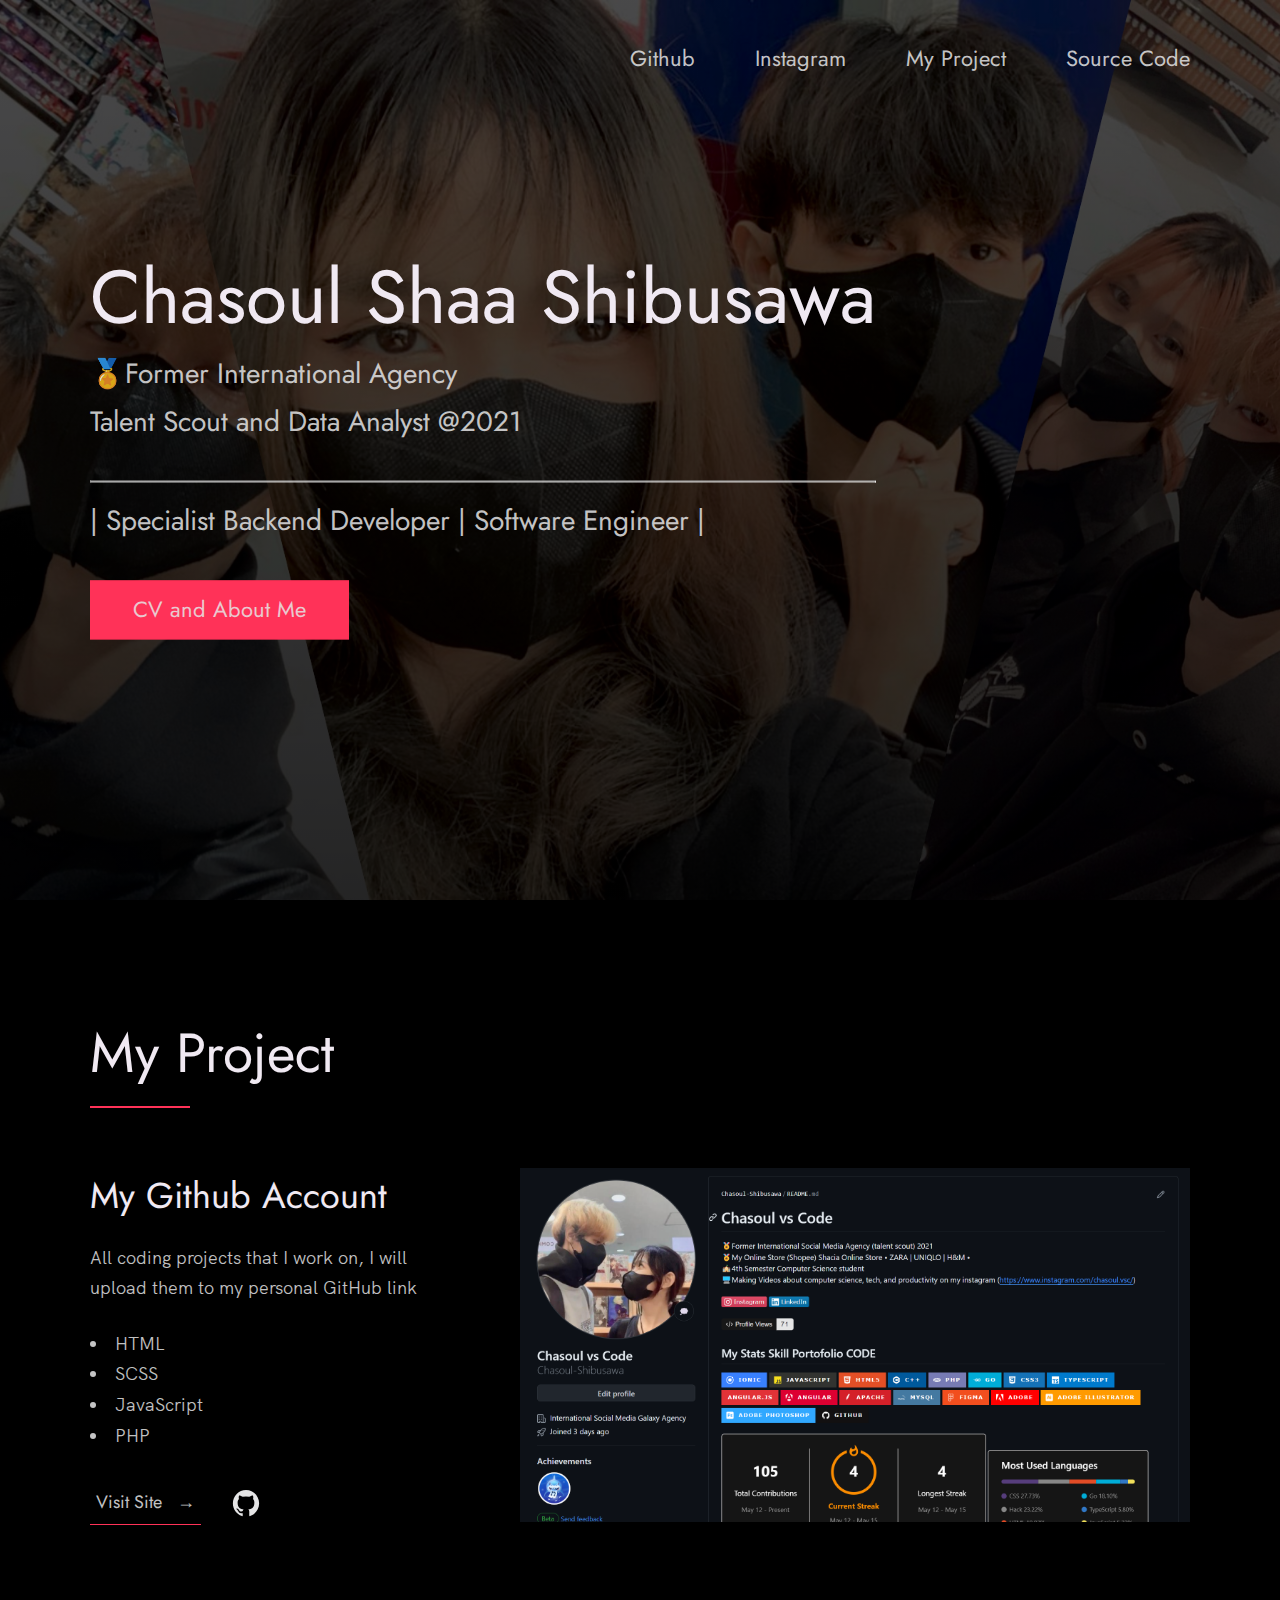
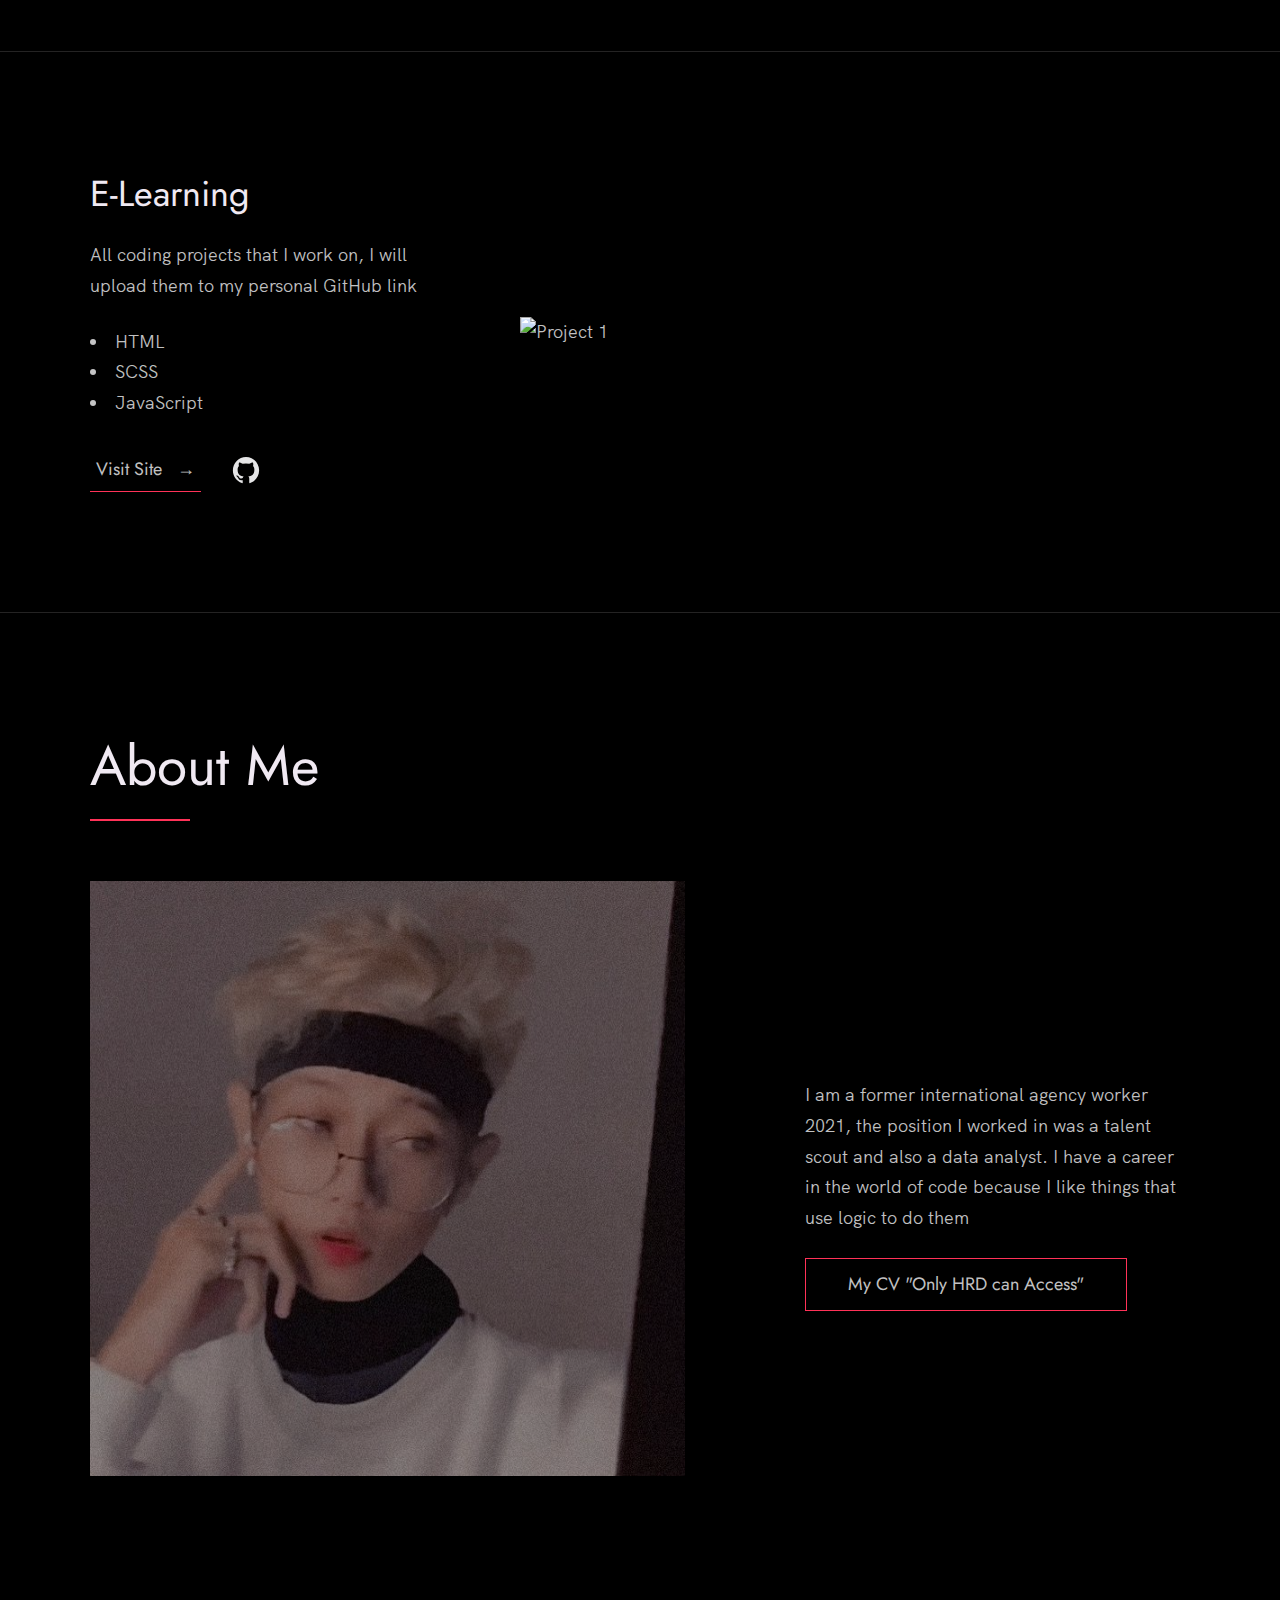
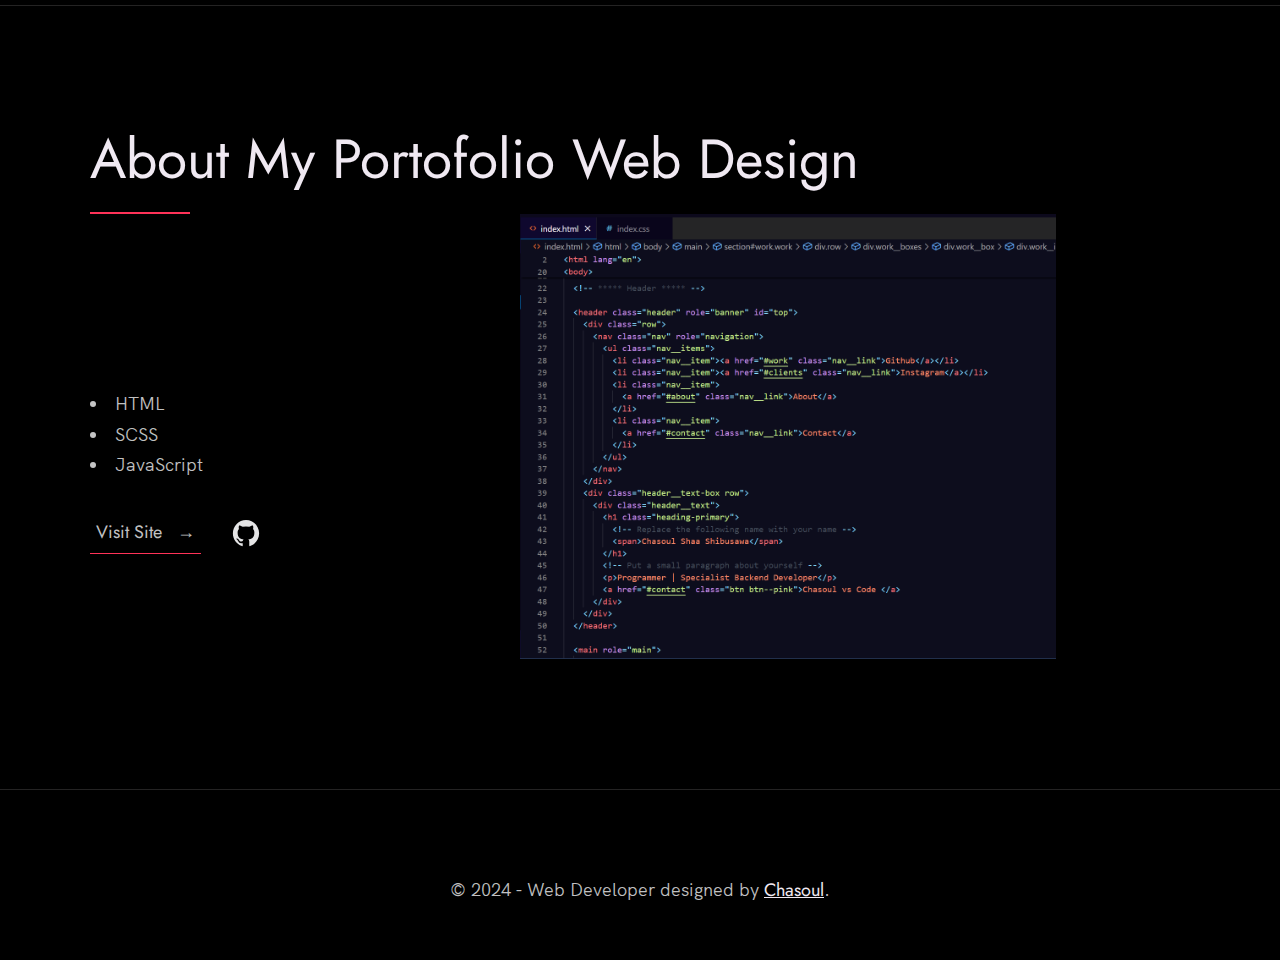
==== dashboard.html @ ba170bac "Add files via upload" ====
<!DOCTYPE html>
<html lang="en">

<head>
  <meta charset="UTF-8" />
  <meta name="viewport" content="width=device-width, initial-scale=1.0" />
  <link rel="shortcut icon" type="" href="" />

  <!-- Put your site title here -->
  <title>
    Chasoul vs Code | Web Developer
  </title>

  <meta name="description" content="Add small description of yourslef.">
  <!-- Add some coding keywords below, Ex: (React, CSS etc) -->
  <meta name="keywords" content="Put your name, skills and some coding keywords" />
  <link rel="stylesheet" href="dashboard.css" />
</head>

<body>

  <!-- ***** Header ***** -->

  <header class="header" role="banner" id="top">
    <div class="row">
      <nav class="nav" role="navigation">
        <ul class="nav__items">
          <li class="nav__item"><a href="https://github.com/Chasoul-Shibusawa" class="nav__link">Github</a></li>
          <li class="nav__item"><a href="https://www.instagram.com/chasoul.vsc/" class="nav__link">Instagram</a></li>
          <li class="nav__item">
            <a href="#work" class="nav__link">My Project</a>
          </li>
          <li class="nav__item">
            <a href="#contact" class="nav__link">Source Code</a>
          </li>
        </ul>
      </nav>
    </div>
    <div class="header__text-box row">
      <div class="header__text">
        <h1 class="heading-primary">
          <!-- Replace the following name with your name -->
          <span>Chasoul Shaa Shibusawa</span>
        </h1>
        <!-- Put a small paragraph about yourself -->
        <p>🏅Former International Agency <br> Talent Scout and Data Analyst @2021</p> 
        <hr>
        <p> | Specialist Backend Developer | Software Engineer | </p>
        <a id="validationButton" class="btn btn--pink" href="#about">CV and About Me</a>
           </div>
    </div>
    <!-- <img src="images/wp4.jpg" alt="Header Image" class="header__image" style="opacity: 40%;"> -->
  </header>

  <main role="main">

    <!-- ***** Work ***** -->

    <section class="work" id="work">
      <div class="row">
        <h2>My Project</h2>
        <div class="work__boxes">

          <!-- Each div with the work__box class is a project. -->

          <div class="work__box">
            <div class="work__text">
              <h3>My Github Account</h3>
              <p>
                All coding projects that I work on, I will upload them to my personal GitHub link
              </p>
              <ul class="work__list">
                <li>HTML</li>
                <li>SCSS</li>
                <li>JavaScript</li>
                <li>PHP</li>
              </ul>

              <div class="work__links">
                <a href="https://github.com/Chasoul-Shibusawa" target="_blank" class="link__text">
                  Visit Site <span>&rarr;</span>
                </a>
                <a href="https://github.com/Chasoul-Shibusawa" title="View Source Code" target="_blank">
                  <img src="./images/github.svg" class="work__code" alt="GitHub">
                </a>
              </div>
            </div>
            <div class="work__image-box">
              <img src="./images/MyGithub.png" class="work__image" alt="Project 1" />
            </div>
          </div>
    </section>

    <!-- My Project E-Learning -->
    <section class="work" id="work">
      <div class="row">
       
        <div class="work__boxes">

          <!-- Each div with the work__box class is a project. -->

          <div class="work__box">
            <div class="work__text">
              <h3>E-Learning</h3>
              <p>
                All coding projects that I work on, I will upload them to my personal GitHub link
              </p>
              <ul class="work__list">
                <li>HTML</li>
                <li>SCSS</li>
                <li>JavaScript</li>
              </ul>

              <div class="work__links">
                <a href="https://github.com/Chasoul-Shibusawa" target="_blank" class="link__text">
                  Visit Site <span>&rarr;</span>
                </a>
                <a href="https://github.com/Chasoul-Shibusawa" title="View Source Code" target="_blank">
                  <img src="./images/github.svg" class="work__code" alt="GitHub">
                </a>
              </div>
            </div>
            <div class="work__image-box">
              <img src="" class="work__image" alt="Project 1" />
            </div>
          </div>
    </section>

    <!-- ***** About ***** -->

    <section class="about" id="about">
      <div class="row">
        <h2>About Me</h2>
        <div class="about__content">
          <div class="about__text">
            <!-- Replace the below paragraph with info about yourself -->
            <p>
              I am a former international agency worker 2021, the position I worked in was a talent scout and also a data analyst.
               I have a career in the world of code because I like things that use logic to do them
            </p>
            <!-- Provide a link to your resume -->
            <a target="_blank" class="btn" onclick="enterPassword()"> My CV "Only HRD can Access"</a>
          </div>

          <div class="about__photo-container" style="opacity: 60%;">
            <!-- Add a nice photo of yourself -->
            <img class="about__photo" src="./images/myphoto.jpg" />
          </div>
        </div>
      </div>
    </section>

    <script>
      function enterPassword() {
          var password = prompt("Enter the password:");
          if (password === "1858") {
              window.open("cv.html", "_blank");
          } else {
              alert("You are not access my website");
              window.location.href = "#about";
          }
      }
  </script>
  </main>

  <!-- ***** Contact ***** -->

  <section class="contact" id="contact">
    <div class="row">
      <h2>About My Portofolio Web Design</h2>
      
        <div class="work__box">
          <div class="work__text">
            <ul class="work__list" >
              <li>HTML</li>
              <li>SCSS</li>
              <li>JavaScript</li>
            </ul>

            <div class="work__links">
              <a href="https://github.com/Chasoul-Shibusawa" target="_blank" class="link__text">
                Visit Site <span>&rarr;</span>
              </a>
              <a href="https://github.com/Chasoul-Shibusawa" title="View Source Code" target="_blank">
                <img src="./images/github.svg" class="work__code" alt="GitHub">
              </a>
            </div>
          </div>
          <div class="work__image-box">
            <img src="./images/codeporto.png" class="work__image" alt="Project 1" style="width: 80%; margin-top: -60px;"/>
          </div>
        </div>

        <!-- Replace the email with yours -->
    
      </div>
    </div>
  </section>

  <!-- ***** Footer ***** -->

  <footer role="contentinfo" class="footer">
   
      <!-- If you give me some credit by keeping the below paragraph, will be huge for me 😊 Thanks. -->
      <p>
        &copy; 2024 - Web Developer designed by <a href="index.html" class="link">Chasoul</a>.
      </p>
    </div>
  </footer>

  <a href="#top" class="back-to-top" title="Back to Top">
    <img src="./images/arrow-up.svg" alt="Back to Top" class="back-to-top__image"/>
  </a>
  <script src="./index.js"></script>
</body>

</html>
---- dashboard.css ----
/* --------------------------------------- */
/* ----- Basic Setup ----- */
/* --------------------------------------- */

@font-face {
    font-family: 'Hk Grotesk';
    font-style: normal;
    font-weight: 400;
    src: url('./fonts/HKGrotesk-Regular.woff') format('woff');
}

@font-face {
    font-family: 'Jost';
    font-style: normal;
    font-weight: 400;
    src: url('./fonts/Jost-Regular.ttf') format('woff');
}

* {
    margin: 0;
    padding: 0;
    box-sizing: inherit;
}

:root {
    --font-size-small: 1.8rem;
    --font-size-normal: 2.2rem;
    --font-size-medium: 2.8rem;
    --font-size-medium-1: 3.6rem;
    --font-size-large: 5.5rem;
    --font-size-huge: 7.5rem;
    --font-stack: 'Hk Grotesk', sans-serif;

    --line-height-normal: 1.7;
    --line-height-small: 1.2;

    --black: #000;
    --pink: #ff3258;
    --white: #f0e9f2;
    --white-1: #e5e5e6da;


    --container-max-width: 1180px;
    --container-normal-width: 800px;
    --container-medium-width: 700px; 
    --container-small-width: 500px;

    --gutter-huge: 12rem;
    --gutter-medium: 6rem;
    --gutter-normal: 3rem;
    --gutter-small-1: 2.5rem;
    --gutter-small: 2rem;

    --border-light: 1px solid rgb(36, 35, 35);
}

html {
    font-size: 62.5%; /* (16/10)*100 = 62.5% => 1rem = 10px */
    box-sizing: border-box;
    scroll-behavior: smooth;
}

@media(max-width: 1000px) {
    html {
        font-size: 52%;
    }
}

body {
    font-size: var(--font-size-small);
    font-family: var(--font-stack);
    font-weight: 400;
    color: var(--white-1);
    line-height: var(--line-height-normal);
    background: var(--black);
}


.row {
    max-width: var(--container-max-width);
    margin: 0 auto;
}

@media(max-width: 1340px) {
    .row {
        max-width: 1100px;
    }
}

@media(max-width: 1240px) {
    .row {
        padding: 0 var(--gutter-medium);
    }
}

@media(max-width: 600px) {
    .row {
        padding: 0 var(--gutter-normal);
    }
}

@media(max-width: 600px) {
    .row {
        padding: 0 var(--gutter-small);
    }
}

section {
    padding: var(--gutter-huge) 0;
    border-bottom: var(--border-light);
}

img {
    object-fit: contain;
    max-width: 100%;
}

/* --------------------------------------- */
/* ----- Headlines and Paragraphs ----- */
/* --------------------------------------- */

h1,
h2,
h3 {
    font-family: 'Jost', sans-serif;
    font-weight: 400;
    line-height: var(--line-height-small);
    color: var(--white);
}

.heading-primary {
    line-height: 1;
    font-size: var(--font-size-huge);
    font-weight: 400;
}

@media(max-width: 900px) {
    .heading-primary {
        font-size: 6.5rem;
    }
}

h2 {
    font-size: var(--font-size-large);
    margin-bottom: var(--gutter-medium);
}

h2::after {
    content: '';
    display: block;
    height: 2px;
    width: 10rem;
    background: var(--pink);
    margin: var(--gutter-small) 0;
}

h3 {
    font-size: var(--font-size-medium-1);
    margin-bottom: var(--gutter-small);
}

@media(max-width: 500px) {
    .heading-primary {
        font-size: var(--font-size-large);
    }

    h2 {
        font-size: var(--font-size-medium-1);
    }

    h3 {
        font-size: var(--font-size-medium);
    }
}

p {
    margin: var(--gutter-small-1) 0;
}

@media(max-width: 900px) {
    p { 
        max-width: var(--container-small-width);
    }
}

/* --------------------------------------- */
/* ----- Buttons and Links ----- */
/* --------------------------------------- */

a {
    color: var(--white);
    font-weight: 400;
    font-family: 'Jost', sans-serif;
    transition: all .2s;
    outline: 2px solid transparent;
}

::-moz-focus-inner {
    border: 0;
}

button:focus,
a:focus {
    outline: 2px solid var(--pink);
}

body:not(.user-is-tabbing) button:focus,
body:not(.user-is-tabbing) a:focus {
    outline: none;
}

.link:hover {
    color: var(--pink);
}

.btn {
    position: relative;
    display: inline-block;
    padding: 1rem 4.2rem;
    text-decoration: none;
    color: inherit;
    border: 1px solid  var(--pink);
    font-weight: 400;
}

.btn:focus {
    outline: none;
}

.btn::after {
    content: '';
    display: block;
    position: absolute;
    top: 0;
    left: 0;
    right: 100%;
    background: var(--white);
    height: 100%;
    z-index: -1;
    transition: all 0.2s cubic-bezier(1, 0.68, 0.16, 0.9);
}

.btn:hover::after,
.btn:focus::after {
    right: 0;
    background: var(--pink);
}

.btn--pink {
    background: var(--pink);
    transition: all 0.2s;
}

.btn--pink::after {
    display: none;
}

.btn--pink:hover,
.btn--pink:focus {
    background: transparent;
}

.link__text {
    position: relative;
    display: inline-block;
    padding: .6rem;
    color: inherit;
    text-decoration: none;
    border-bottom: 1px solid var(--pink);
}

.link__text::after {
    content: '';
    display: block;
    position: absolute;
    top: 0;
    left: 0;
    right: 100%;
    background: var(--white);
    height: 100%;
    z-index: -1;
    transition: all 0.2s cubic-bezier(1, 0.68, 0.16, 0.9);
}

.link__text:focus {
    outline: none;
}

.link__text:hover::after,
.link__text:focus:after {
    right: 0;
    background: var(--pink);
}

.link__text span {
    padding-left: 1rem;
    font-family: sans-serif;
}

/* ----- Back to Top ----- */

.back-to-top {
    position: fixed;
    bottom: 4rem;
    right: 4rem;
    display: flex;
    justify-content: center;
    align-items: center;
    height: 5.5rem;
    width: 5.5rem;
    background-color: var(--pink);
    border-radius: 50%;
    z-index: 10;
    visibility: hidden;
    transition: all .4s;
}

.back-to-top__image {
    height: 70%;
}

@media(max-width: 900px) {
    .back-to-top {
        right: 2rem;
    }
}

@media(max-width: 500px) {
    .back-to-top {
        right: 1rem;
    }
}

/* --------------------------------------- */
/* ----- Navigation ----- */
/* --------------------------------------- */

.nav {
    display: flex;
    justify-content: flex-end;
    padding: var(--gutter-normal) 0;
}

.nav__items {
    display: flex;
    list-style: none;
}

.nav__item:not(:last-child) {
    margin-right: var(--gutter-medium);
}

@media(max-width: 500px) {
    .nav {
        justify-content: center;
    }
}

@media(max-width: 400px) {
    .nav__item:not(:last-child) {
        margin-right: var(--gutter-normal);
    }
}

@media(max-width: 300px) {
    .nav {
        font-size: var(--font-size-small);
    }
}

.nav__link {
    position: relative;
    display: inline-block;
    padding: 1rem 0;
    text-decoration: none;
    color: inherit;
    transition: all .2s;
}

.nav__link::after {
    content: '';
    position: absolute;
    bottom: 0;
    left: 0;
    right: 100%;
    display: inline-block;
    height: 1rem;
    background: var(--white);
    transition: all 0.25s cubic-bezier(1, 0.68, 0.16, 0.9);
}

.nav__link:hover {
    color: var(--pink);
}

.nav__link:hover::after {
    right: 0;
    height: 2px;
    background: var(--pink);
}

/* --------------------------------------- */
/* ----- Header ----- */
/* --------------------------------------- */

.header {
    background: linear-gradient(rgba(0,0,0, .6), rgba(0,0,0, .8)), url('./images/wp4.jpg');
    height: 100vh;
    background-size: cover;
    background-position: center;
    background-attachment: fixed;
    font-size: var(--font-size-normal);
    opacity: 100%;
}

/* Mengatur tampilan gambar untuk layar dengan lebar kurang dari atau sama dengan 768px (misalnya, perangkat mobile) */
@media (max-width: 768px) {
    .header {
        background-size: contain; /* Menggunakan contain agar gambar tidak dipotong */
    }
}

/* Mengatur tampilan gambar untuk layar dengan lebar lebih besar dari 768px (misalnya, desktop) */
@media (min-width: 769px) {
    .header {
        background-size: cover;
    }
}


.header__text {
    position: absolute;
    top: 50%;
    transform: translateY(-50%);
}

.header__text p {
    margin: 1.5rem 0 3.5rem;
    max-width: var(--container-medium-width);
    font-family: 'Jost', sans-serif;
    font-size: var(--font-size-medium);
}

@media(max-width: 500px) {
    .header {
        text-align: center;
    }

    .header__text p {
        transform: scale(.8);
    }
}

/* --------------------------------------- */
/* ----- Work ----- */
/* --------------------------------------- */

.work__box {
    display: flex;
    align-items: center;
}

@media(max-width: 900px) {
    .work__box {
        align-items: initial;
        flex-direction: column-reverse;
    }
}

.work__box:not(:last-child) {
    margin-bottom: 25rem;
}

@media(max-width: 500px) {
    .work__box:not(:last-child) {
        margin-bottom: 20rem;
    }
}

.work__links {
    display: flex;
    align-items: center;
}

.work__text {
    flex: 0 0 30%;
}

.work__list {
    /* list-style-type: square; */
    list-style-position: inside;
    margin-bottom: var(--gutter-normal);
}

.work__code {
    display: block;
    height: 3rem;
    margin-left: var(--gutter-normal);
    transition: all .3s;
}

.work__code:hover {
    transform: scale(1.2);
}

.work__image-box {
    margin-bottom: var(--gutter-normal);
}

@media(min-width: 901px) {
    .work__image-box {
        flex: 1;
        margin: 0 0 0 10rem;
    }
}

@media(max-width: 900px) {
    .work__code {
        height: 4rem;
    }
}

/* --------------------------------------- */
/* ----- Clients ----- */
/* --------------------------------------- */

.client__logos {
    display: flex;
    justify-content: space-between;
    filter: invert(100%) grayscale(100%) opacity(.8);
}

.client__logo {
    height: 6.5rem;
    max-width: 18rem;
}

@media(max-width: 1240px) {
    .client__logos {
        overflow-x: scroll;
        padding: var(--gutter-normal);
    }

    .client__logo:not(:last-of-type) {
        margin-right: var(--gutter-medium);
    }
}

/* --------------------------------------- */
/* ----- About ----- */
/* --------------------------------------- */

.about__content {
    display: flex;
    flex-direction: row-reverse;
    align-items: center;
}

@media(max-width: 900px) {
    .about__content {
        flex-direction: column-reverse;
        align-items: initial;
    }
}

.about__photo-container {
    margin-bottom: var(--gutter-normal);
}

@media(min-width: 901px) {
    .about__text {
        flex: 0 0 35%;
    }
    
    .about__photo-container {
        flex: 1;
        margin: 0 var(--gutter-huge) 0 0;
    }
}

/* --------------------------------------- */
/* ----- Contact ----- */
/* --------------------------------------- */

.contact__info {
    max-width: var(--container-medium-width);
}

/* --------------------------------------- */
/* ----- Footer ----- */
/* --------------------------------------- */

.footer {
    text-align: center;
    padding: var(--gutter-medium) 0 var(--gutter-normal);
}

.footer__social-links {
    display: flex;
    justify-content: center;
    padding: var(--gutter-normal) 0;
    list-style: none;
}

.footer__social-link-item:not(:last-of-type) {
    margin-right: var(--gutter-small);
}

.footer__social-image {
    height: 4rem;
}

.footer__github-buttons {
    display: flex;
    justify-content: center;
}

.footer__github-buttons iframe {
    height: 2.5rem;
    width: 84px;
    transform: translateY(3px);
}

@media(max-width: 500px) {
    .footer {
        padding: var(--gutter-medium) 0;
    } 
}
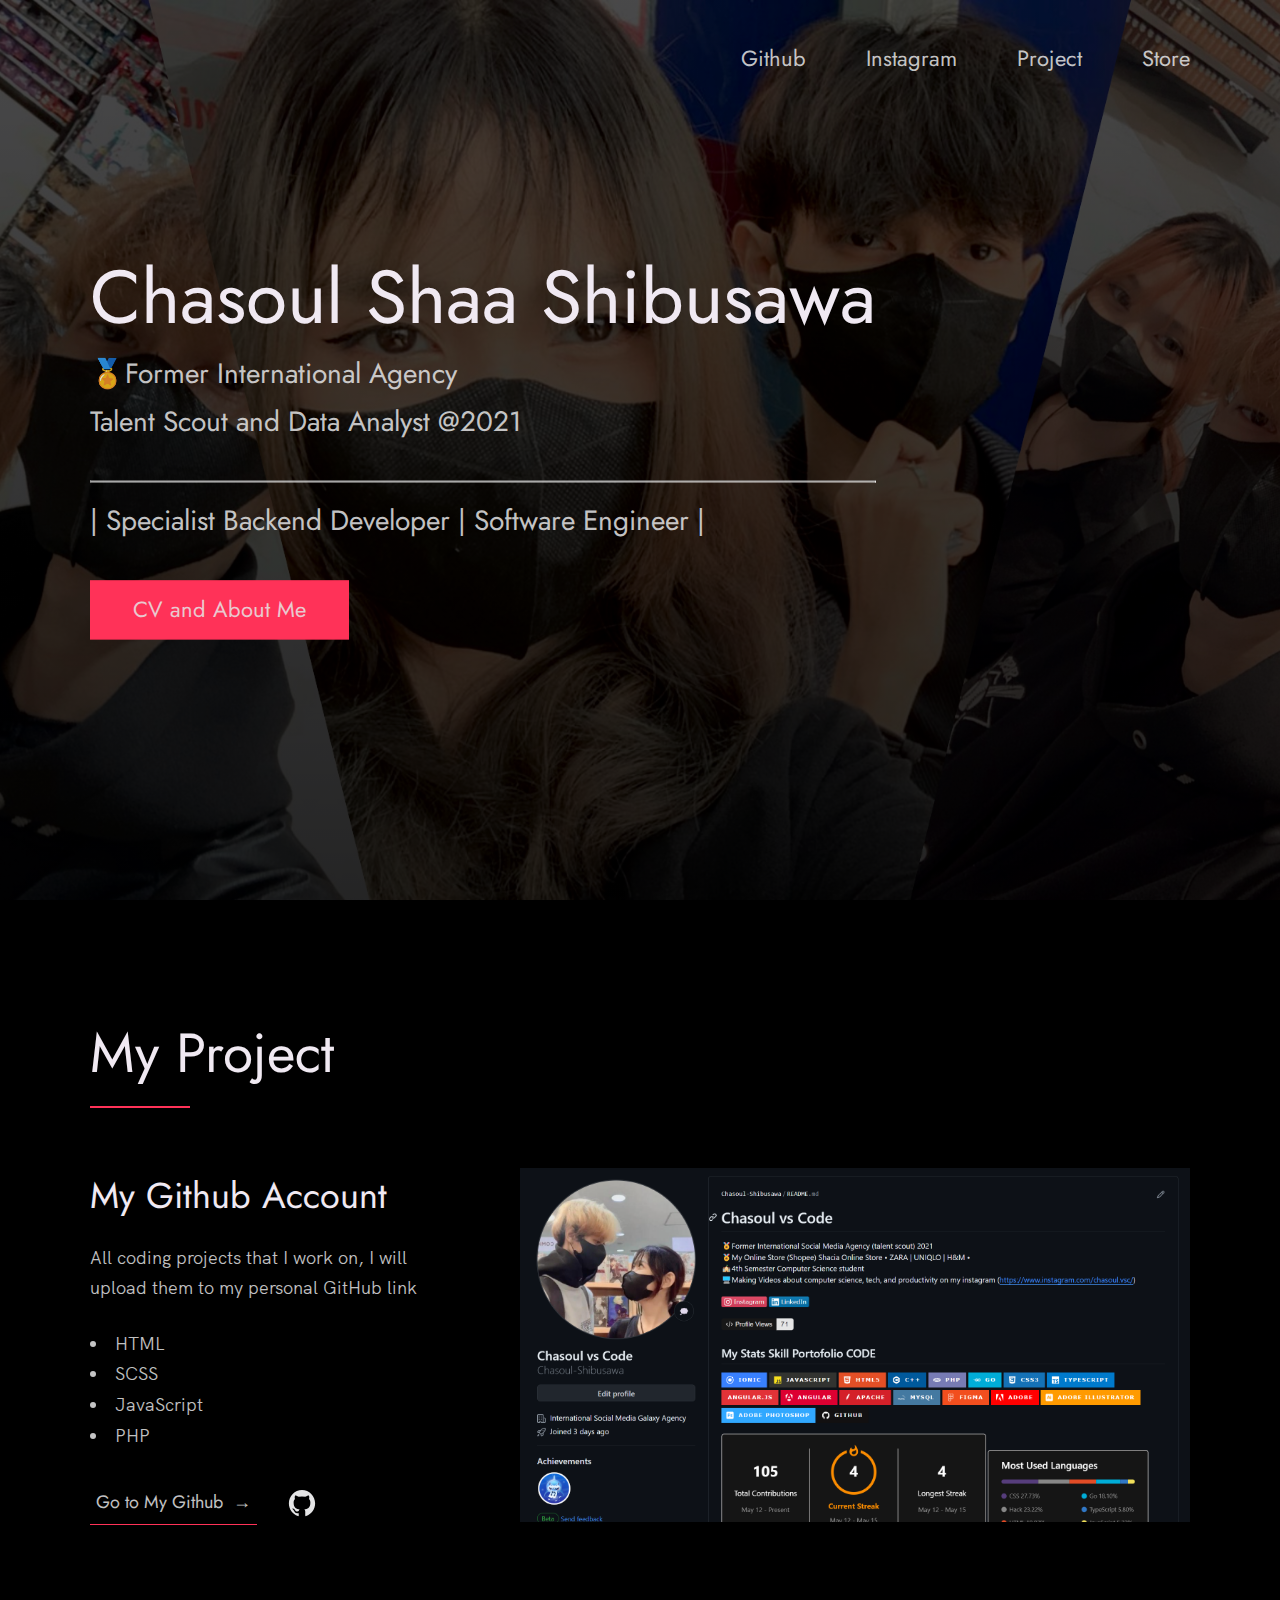
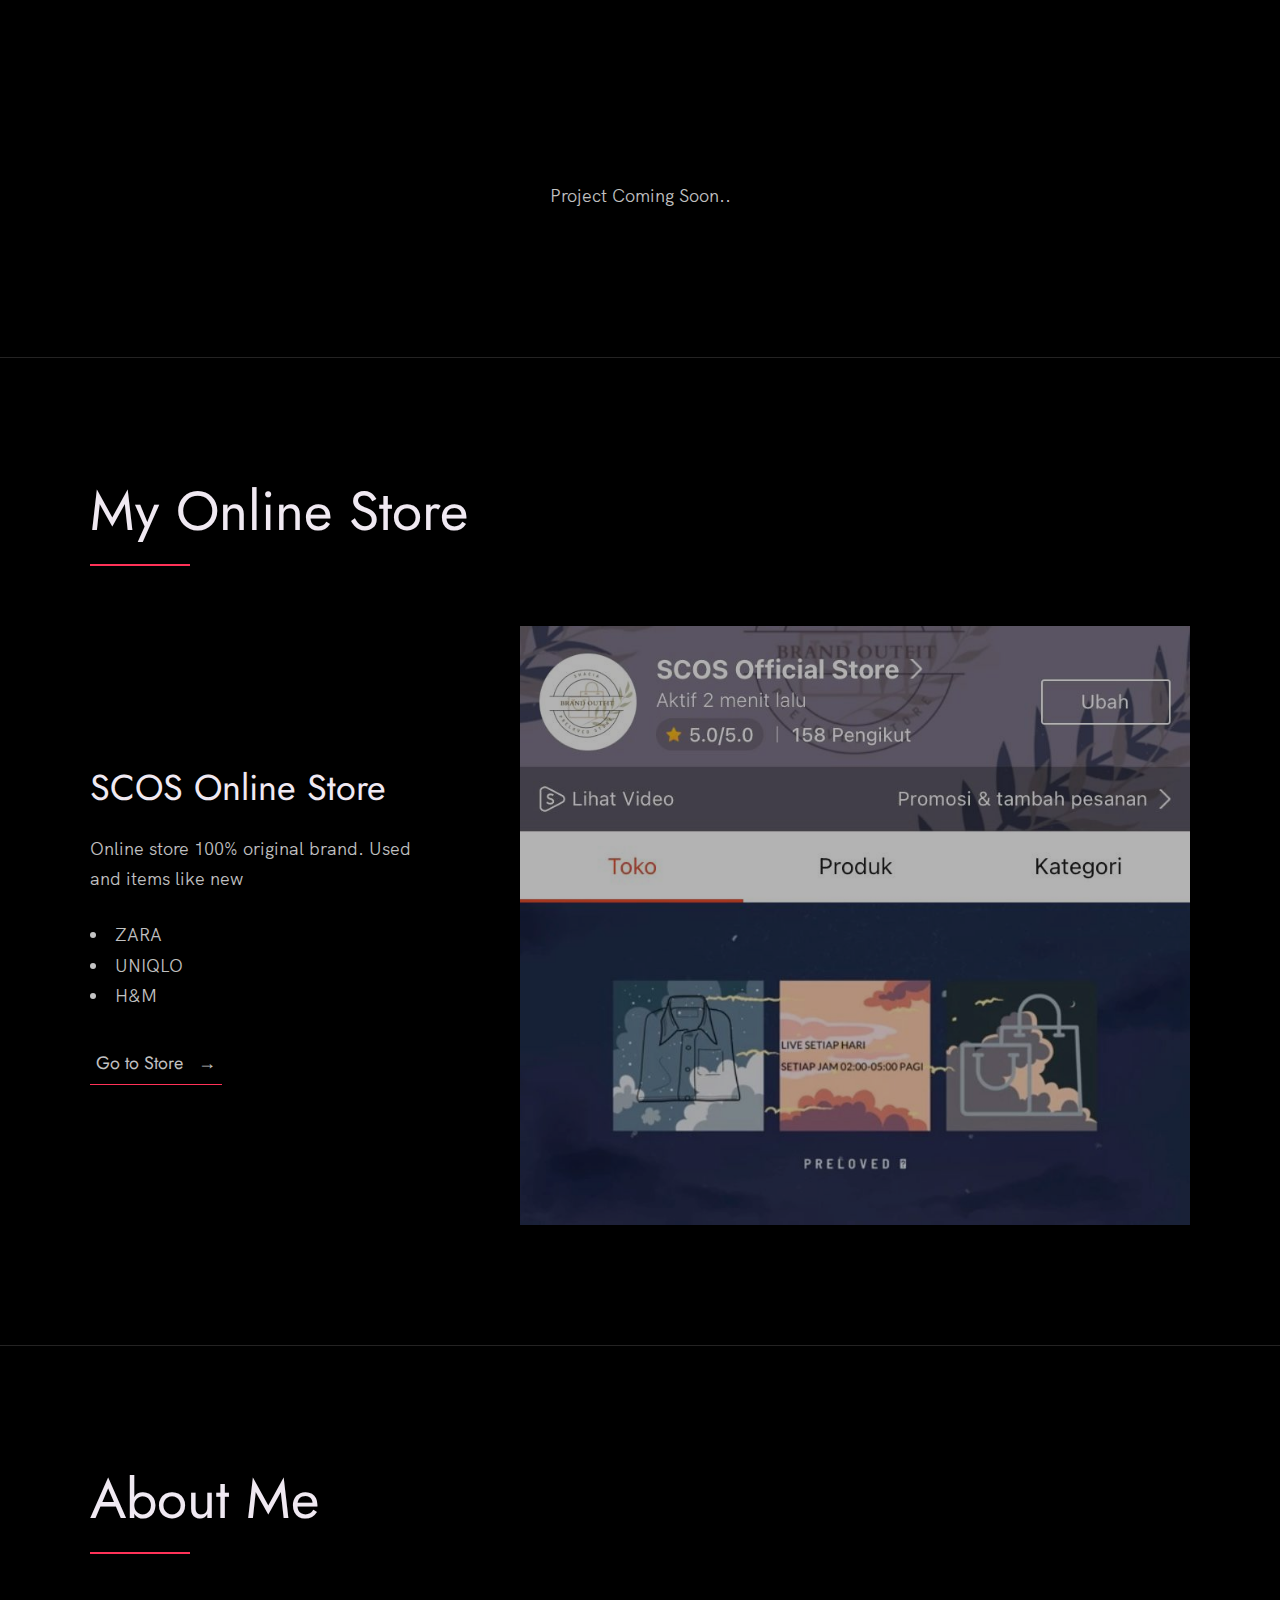
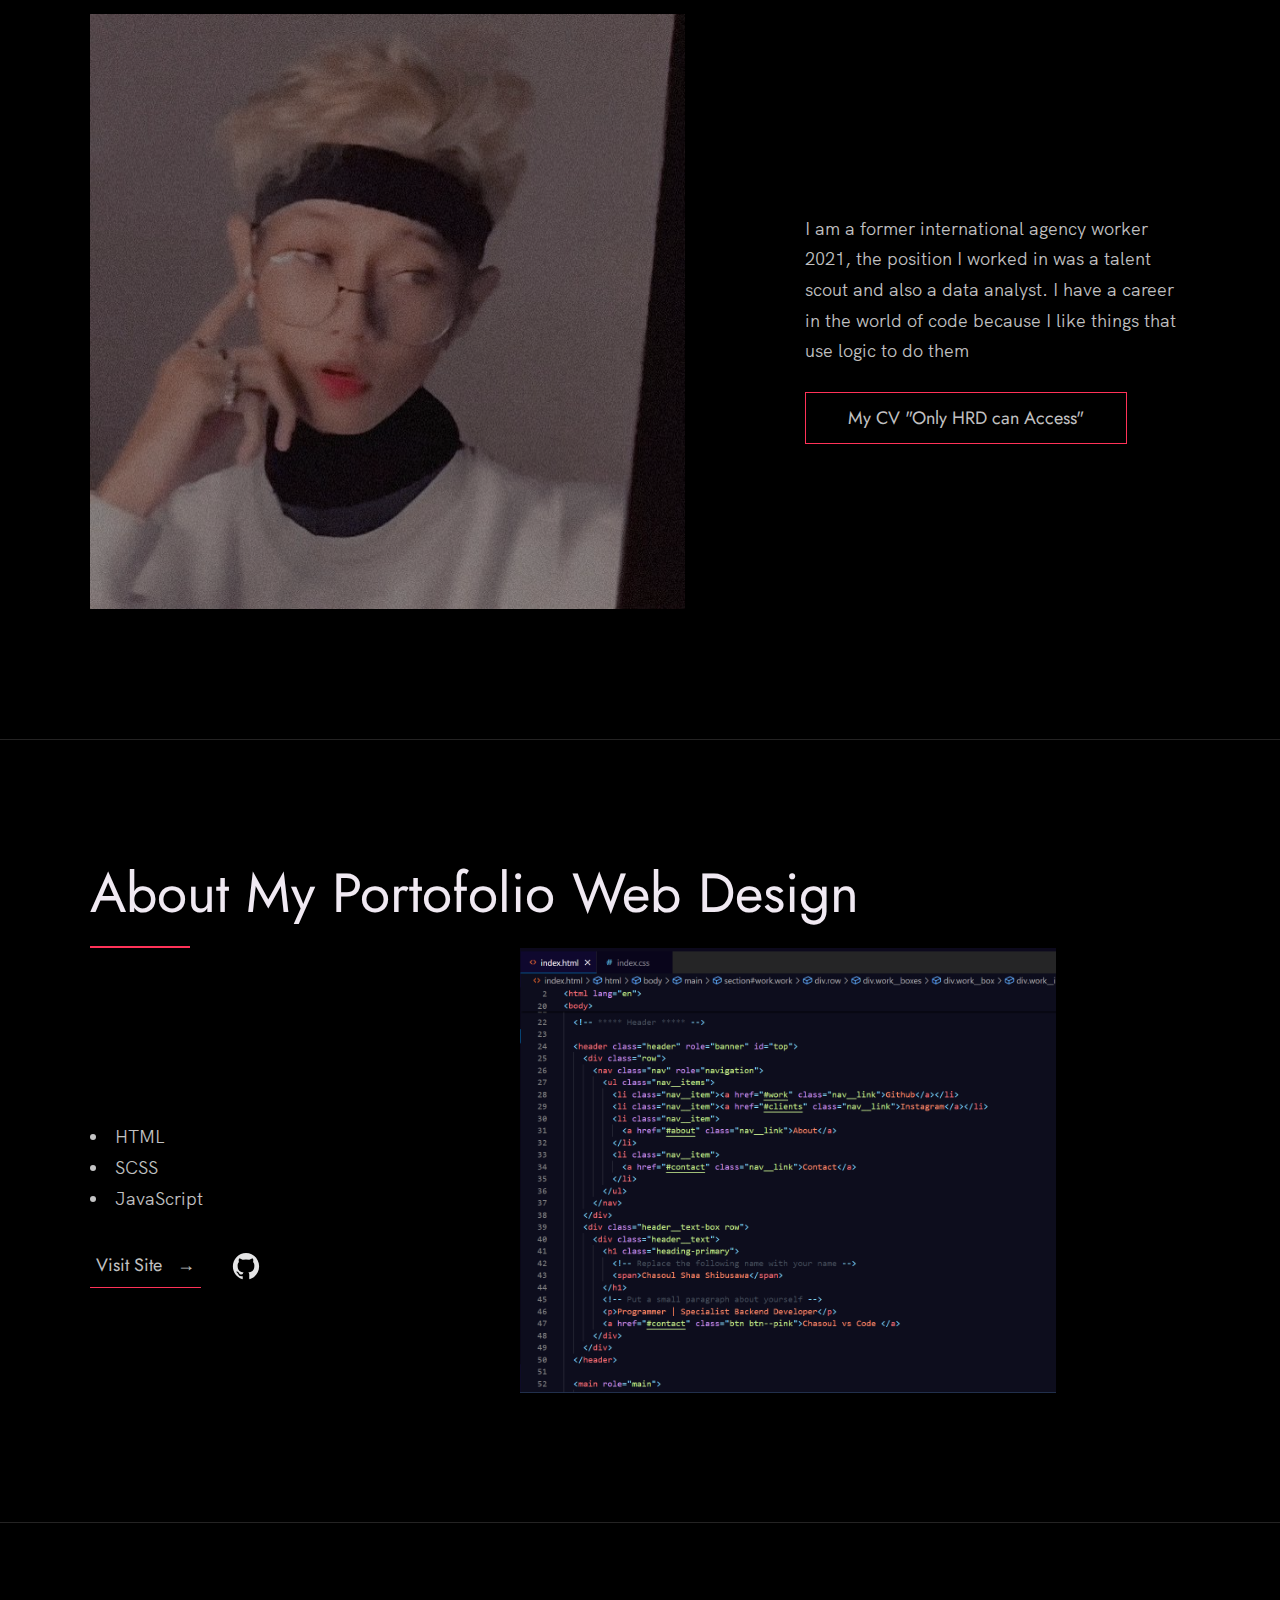
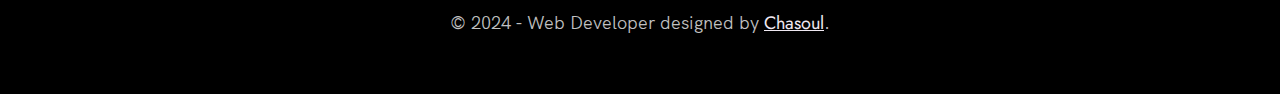
==== commit d0e8f9ff: "Add files via upload" ====
--- a/dashboard.html
+++ b/dashboard.html
@@ -28,10 +28,10 @@
           <li class="nav__item"><a href="https://github.com/Chasoul-Shibusawa" class="nav__link">Github</a></li>
           <li class="nav__item"><a href="https://www.instagram.com/chasoul.vsc/" class="nav__link">Instagram</a></li>
           <li class="nav__item">
-            <a href="#work" class="nav__link">My Project</a>
+            <a href="#work" class="nav__link">Project</a>
           </li>
           <li class="nav__item">
-            <a href="#contact" class="nav__link">Source Code</a>
+            <a href="#store" class="nav__link">Store</a>
           </li>
         </ul>
       </nav>
@@ -78,50 +78,48 @@
 
               <div class="work__links">
                 <a href="https://github.com/Chasoul-Shibusawa" target="_blank" class="link__text">
-                  Visit Site <span>&rarr;</span>
+                  Go to My Github<span>&rarr;</span>
                 </a>
-                <a href="https://github.com/Chasoul-Shibusawa" title="View Source Code" target="_blank">
+                <a href="" title="View Source Code" target="_blank">
                   <img src="./images/github.svg" class="work__code" alt="GitHub">
                 </a>
               </div>
             </div>
             <div class="work__image-box">
-              <img src="./images/MyGithub.png" class="work__image" alt="Project 1" />
-            </div>
-          </div>
+              <img src="./images/MyGithub.png" class="work__image" alt="" />
+            </div>
+          </div>
+          <p style="text-align: center;">Project Coming Soon..</p>
     </section>
 
     <!-- My Project E-Learning -->
-    <section class="work" id="work">
+    <section class="work" id="store">
       <div class="row">
-       
+        <h2>My Online Store</h2>
         <div class="work__boxes">
 
           <!-- Each div with the work__box class is a project. -->
 
           <div class="work__box">
             <div class="work__text">
-              <h3>E-Learning</h3>
+              <h3>SCOS Online Store</h3>
               <p>
-                All coding projects that I work on, I will upload them to my personal GitHub link
+                Online store 100% original brand. Used and items like new
               </p>
               <ul class="work__list">
-                <li>HTML</li>
-                <li>SCSS</li>
-                <li>JavaScript</li>
+                <li>ZARA</li>
+                <li>UNIQLO</li>
+                <li>H&M</li>
               </ul>
 
               <div class="work__links">
-                <a href="https://github.com/Chasoul-Shibusawa" target="_blank" class="link__text">
-                  Visit Site <span>&rarr;</span>
-                </a>
-                <a href="https://github.com/Chasoul-Shibusawa" title="View Source Code" target="_blank">
-                  <img src="./images/github.svg" class="work__code" alt="GitHub">
+                <a href="https://shopee.co.id/shaciaostore" target="_blank" class="link__text">
+                  Go to Store <span>&rarr;</span>
                 </a>
               </div>
             </div>
             <div class="work__image-box">
-              <img src="" class="work__image" alt="Project 1" />
+              <img src="./images/Storee.jpg" class="store_image" alt="" width="100%" style="float:right; opacity: 70%;" />
             </div>
           </div>
     </section>
@@ -153,10 +151,10 @@
     <script>
       function enterPassword() {
           var password = prompt("Enter the password:");
-          if (password === "1858") {
+          if (password === "131122") {
               window.open("cv.html", "_blank");
           } else {
-              alert("You are not access my website");
+              alert("Sorry, You cant access my website");
               window.location.href = "#about";
           }
       }
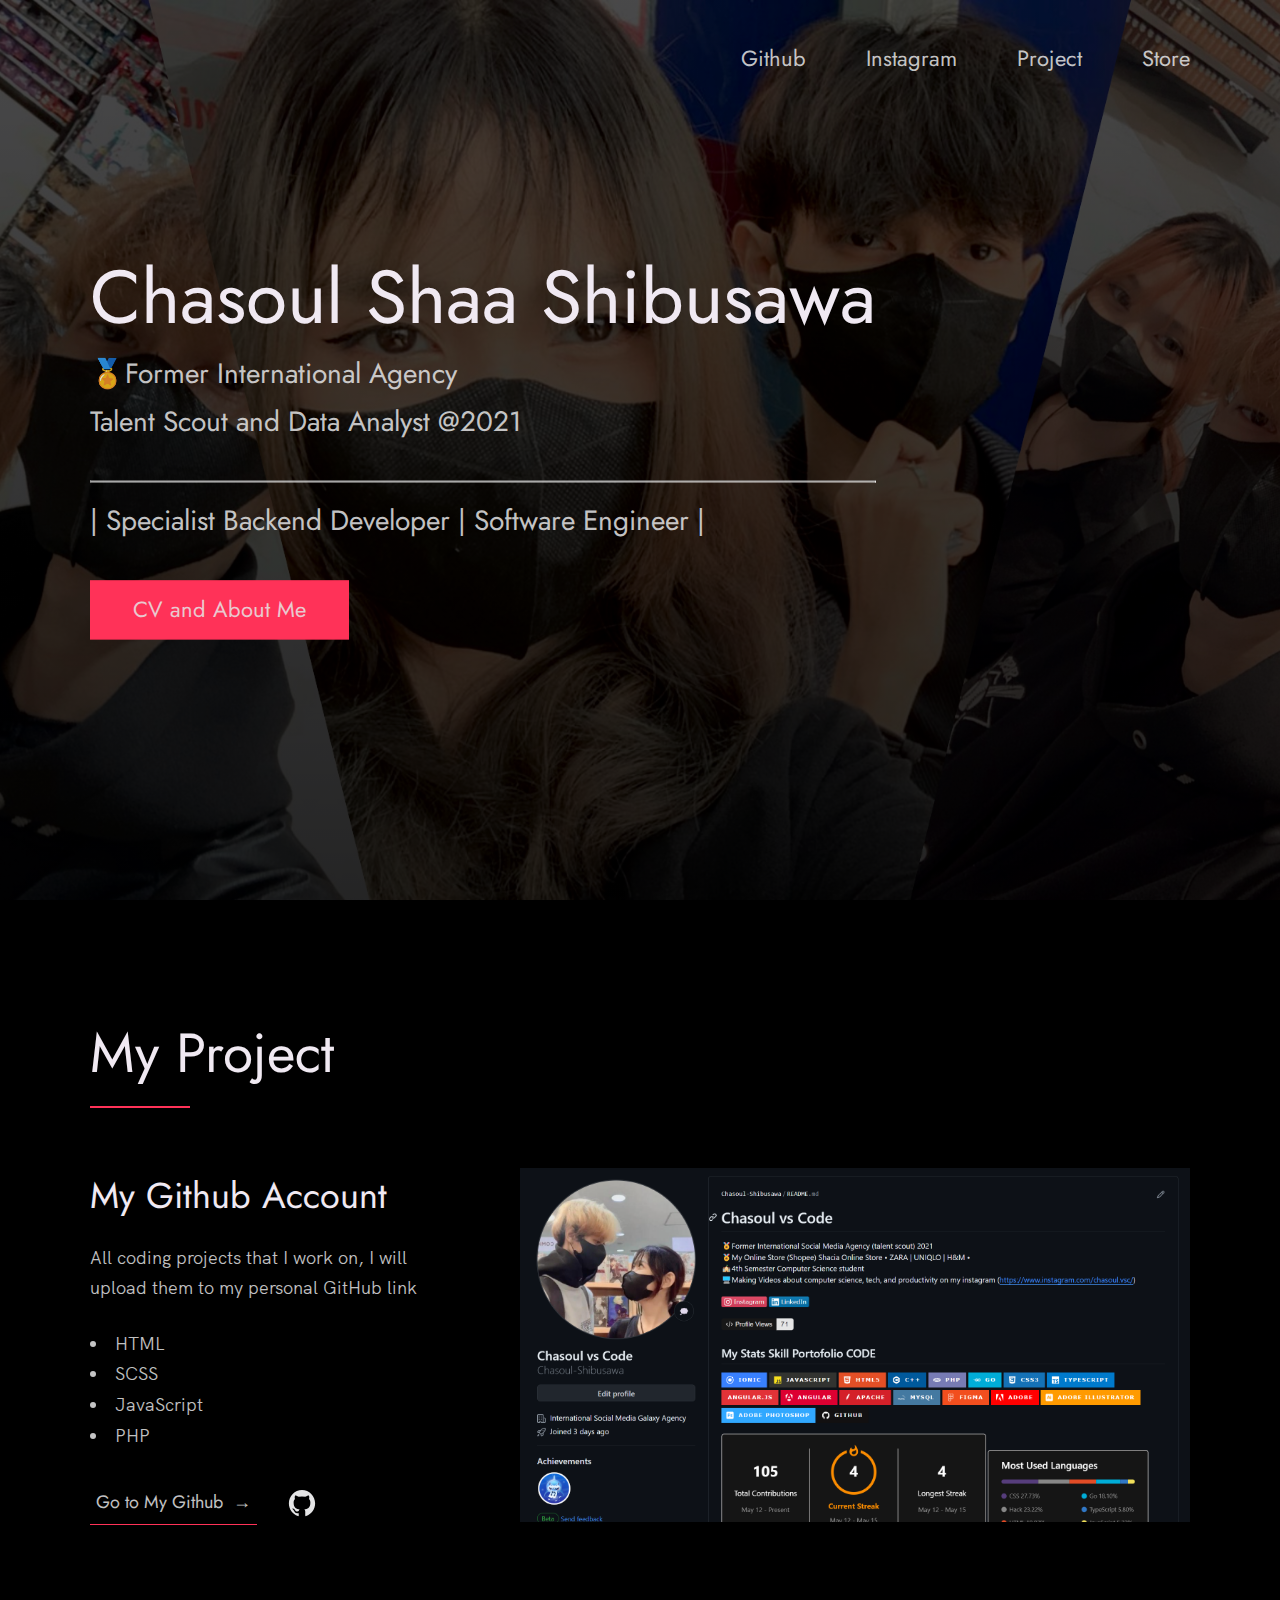
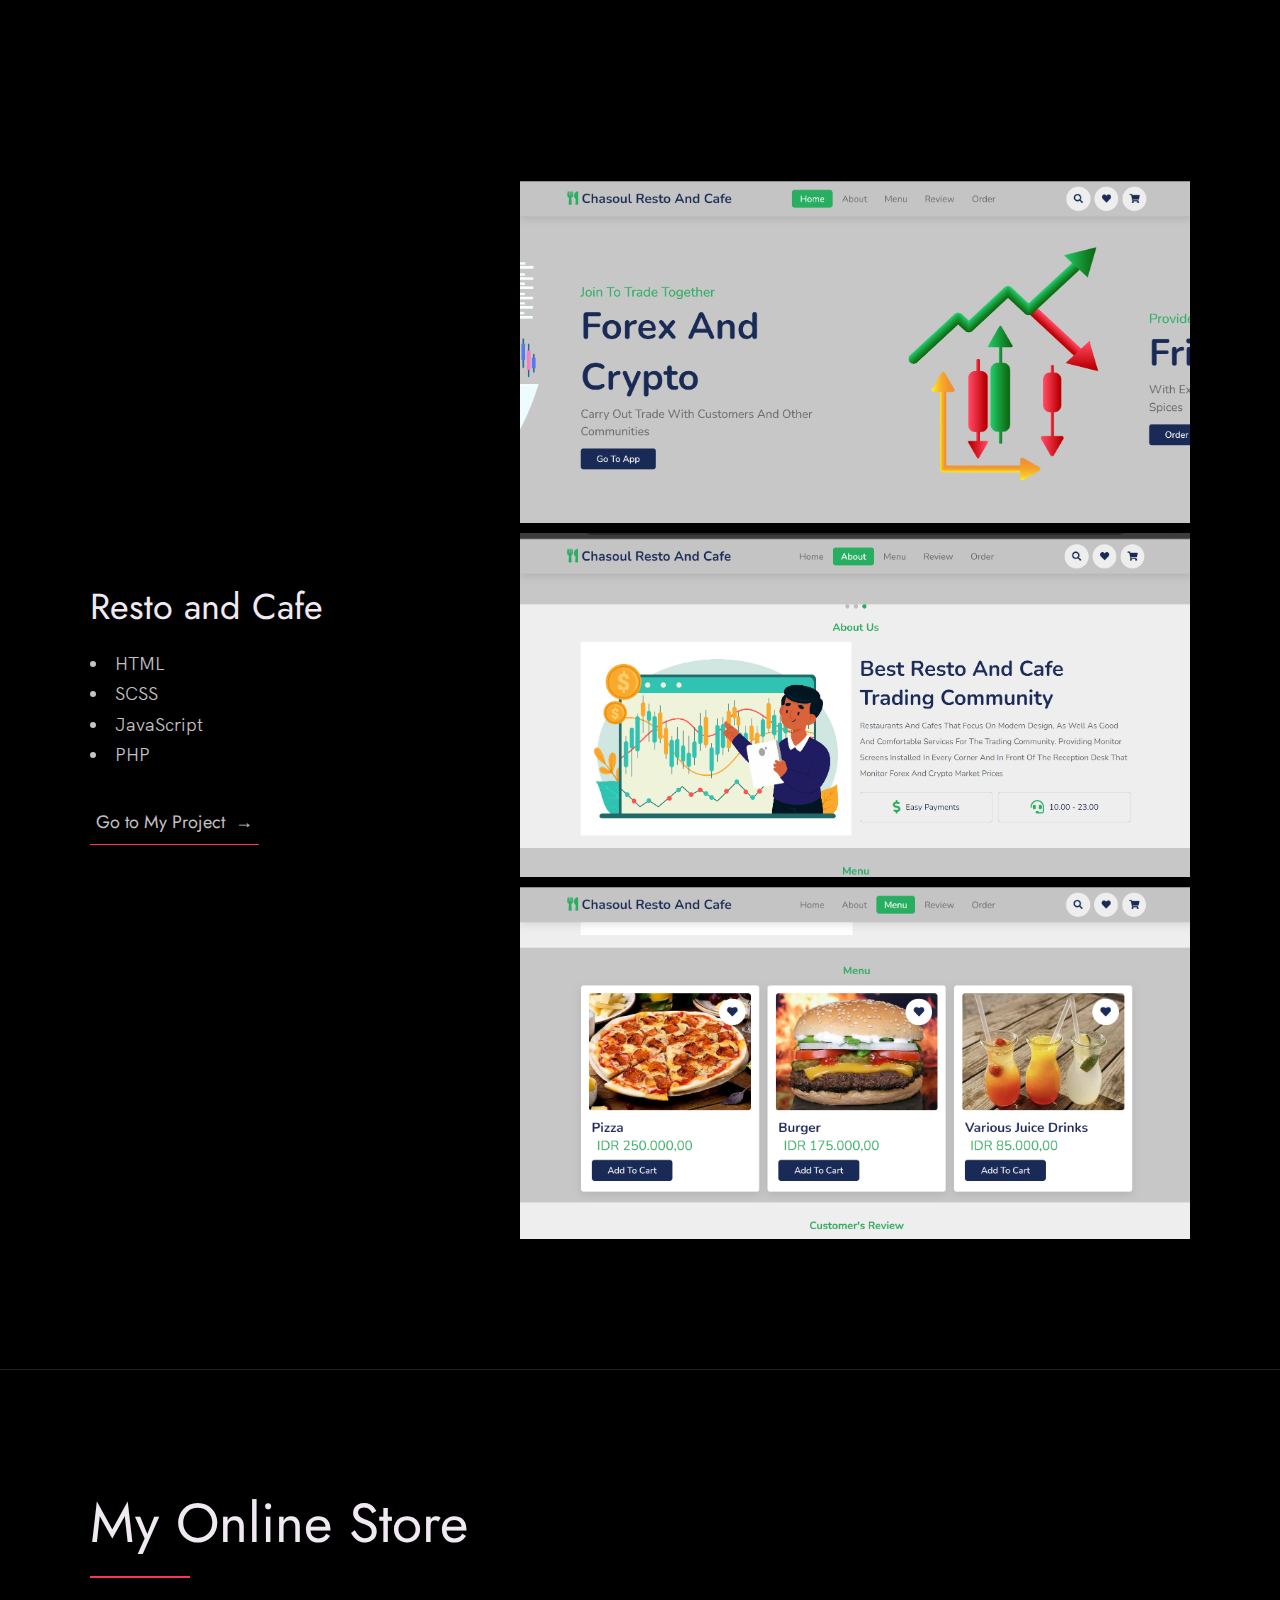
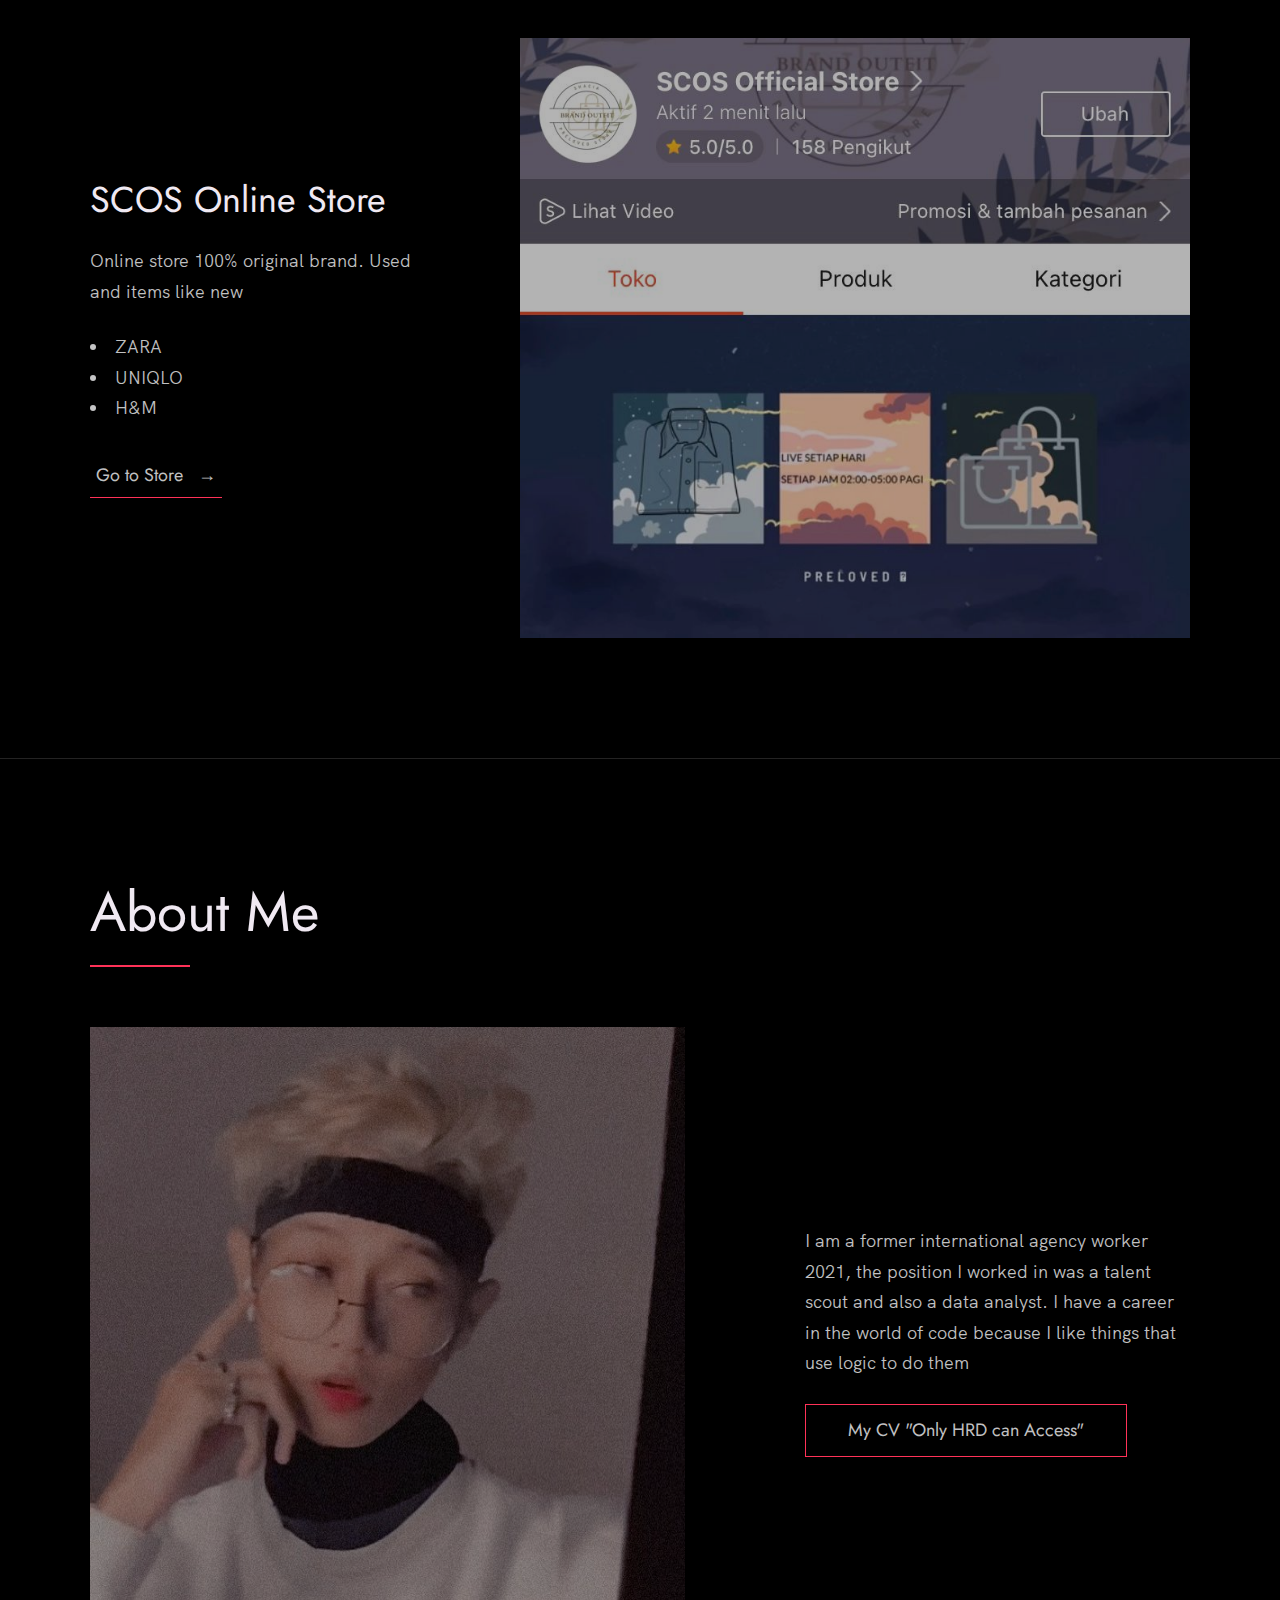
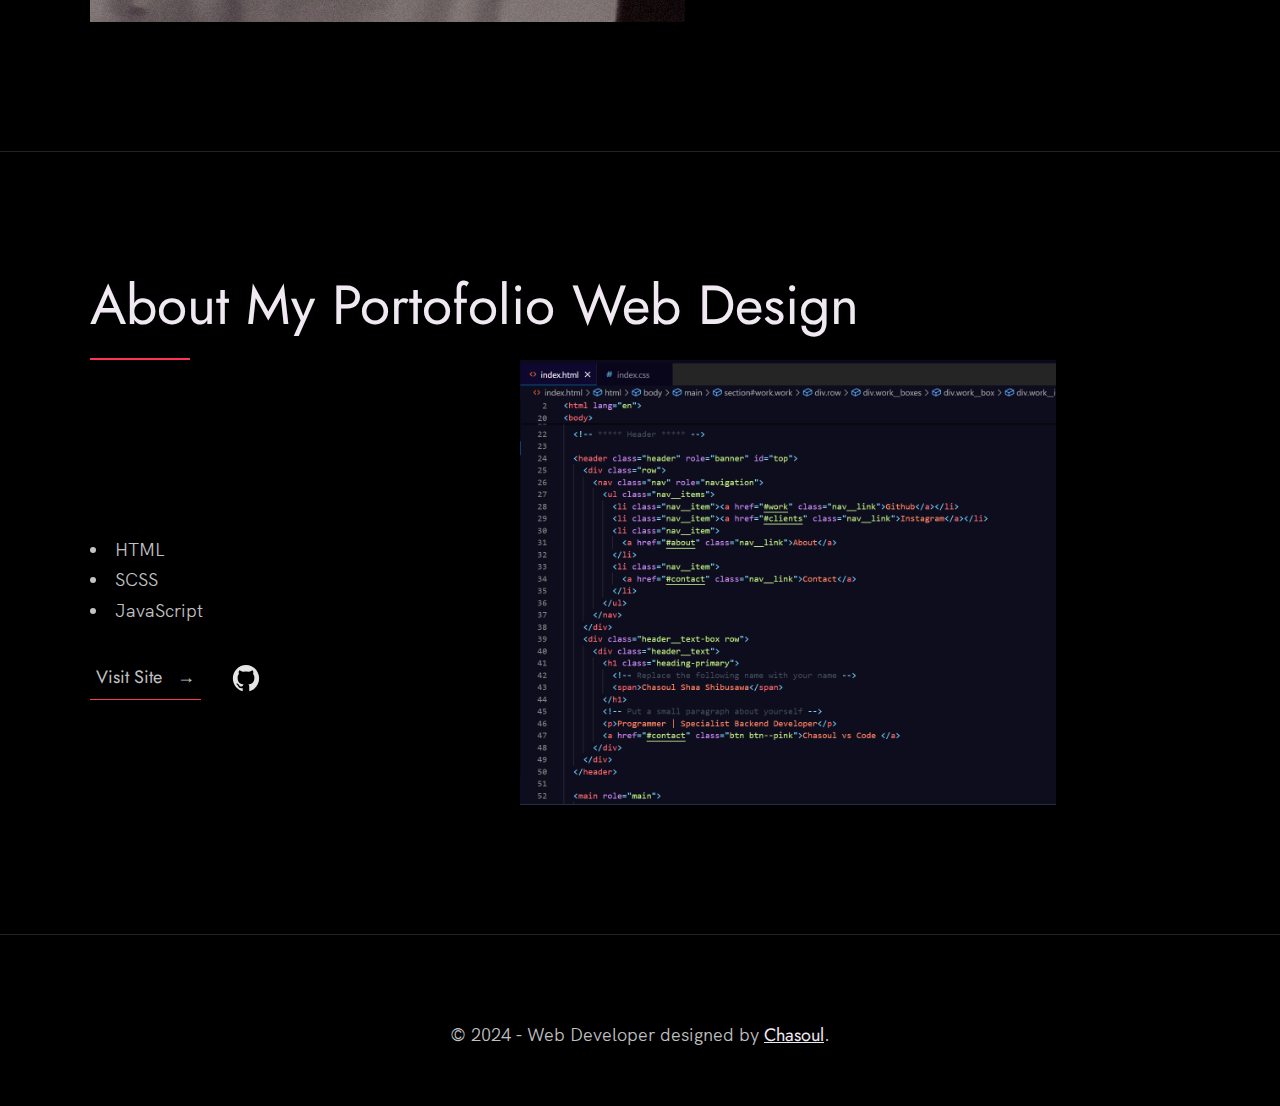
==== commit 96b91f02: "Add files via upload" ====
--- a/dashboard.html
+++ b/dashboard.html
@@ -89,7 +89,32 @@
               <img src="./images/MyGithub.png" class="work__image" alt="" />
             </div>
           </div>
-          <p style="text-align: center;">Project Coming Soon..</p>
+
+
+          <div class="work__box">
+            <div class="work__text">
+              <h3>Resto and Cafe</h3>
+              <ul class="work__list">
+                <li>HTML</li>
+                <li>SCSS</li>
+                <li>JavaScript</li>
+                <li>PHP</li>
+              </ul>
+
+              <div class="work__links">
+                <a href="https://chasoul-shibusawa.github.io/Resto-And-Cafe-Trade/" target="_blank" class="link__text">
+                  Go to My Project<span>&rarr;</span>
+                </a>
+              </div>
+            </div>
+            <div class="work__image-box">
+              <img src="./images/restoandcafe.png" class="work__image" alt="" />
+              <img src="./images/aboutresto.png" class="work__image" alt="" />
+              <img src="./images/menuresto.png" class="work__image" alt="" />
+            </div>
+          </div>
+
+
     </section>
 
     <!-- My Project E-Learning -->
